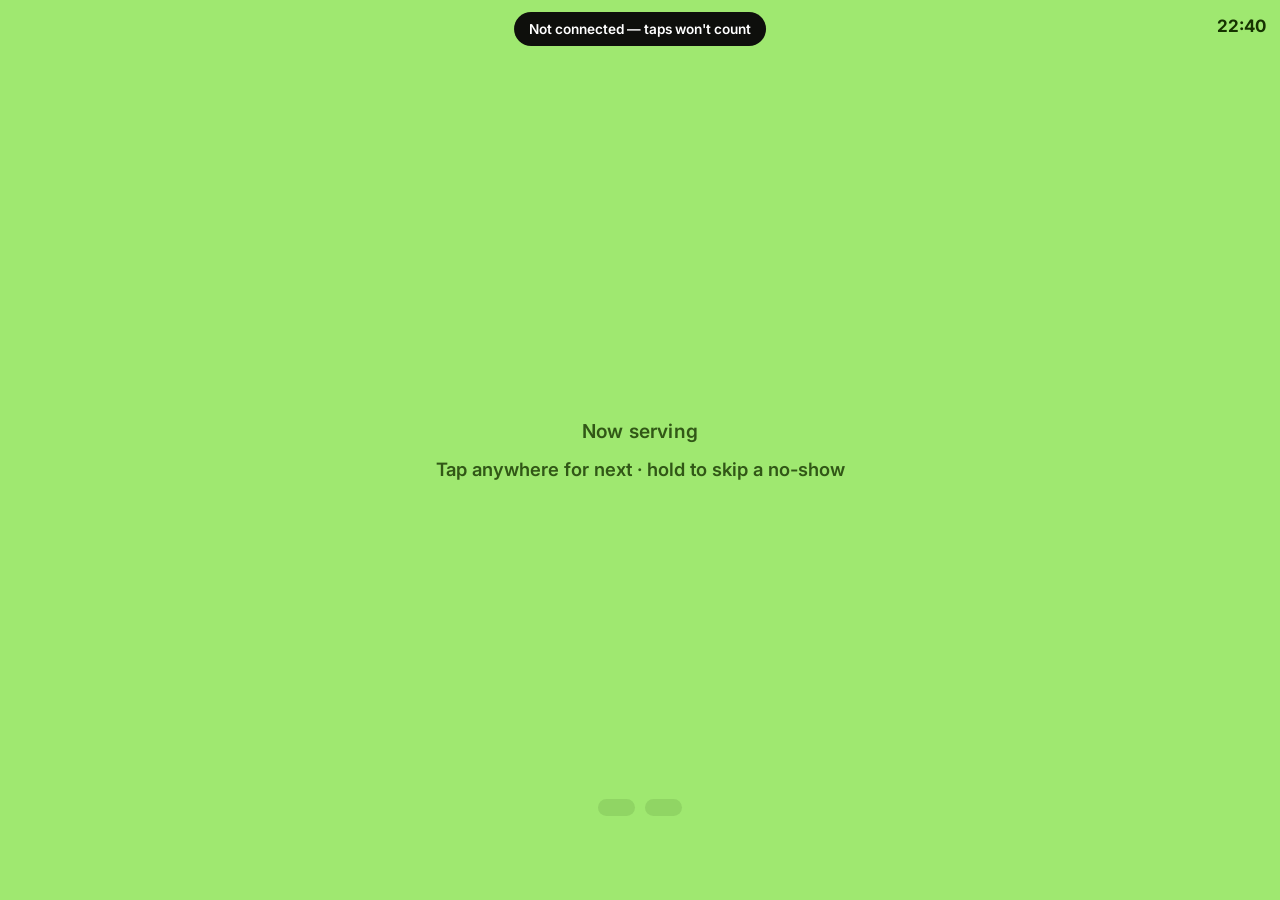
==== web/staff.html @ cf5967dd "Add LazyQ customer website and staff dashboard" ====
<!doctype html>
<html lang="en">
<head>
  <meta charset="utf-8">
  <meta name="viewport" content="width=device-width, initial-scale=1, maximum-scale=1, user-scalable=no">
  <meta name="mobile-web-app-capable" content="yes">
  <meta name="apple-mobile-web-app-capable" content="yes">
  <title>Staff — LazyQ</title>
  <link rel="preconnect" href="https://fonts.googleapis.com"><link rel="preconnect" href="https://fonts.gstatic.com" crossorigin>
  <link rel="stylesheet" href="https://fonts.googleapis.com/css2?family=Inter:wght@400;600;700;800;900&display=swap">
  <link rel="stylesheet" href="css/style.css">
</head>
<body>
  <!-- The whole screen is the "next" button -->
  <main class="staff" id="pad" aria-label="Tap anywhere to call the next customer">
    <div class="label">Now serving</div>
    <div class="huge" id="serving"></div>
    <div class="hint">Tap anywhere for next · hold to skip a no-show</div>
  </main>

  <!-- Top bar sits above the pad, so its buttons never count as a "next" tap -->
  <div class="staff-bar">
    <span id="waiting"></span>
    <span id="clock"></span>
  </div>

  <div class="undo-bar" id="undo-bar">
    <span id="undo-text"></span>
    <button id="undo">Undo</button>
  </div>

  <!-- Today at a glance -->
  <div class="staff-stats"><span id="st-served"></span><span id="st-avg"></span></div>

  <div class="offline-badge" id="offline" hidden>Not connected — taps won't count</div>

  <script src="js/config.js"></script>
  <script src="js/i18n.js"></script>
  <script src="js/api.js"></script>
  <script>
    const cfg = SQ_CONFIG;
    const $ = id => document.getElementById(id);
    const pad = $("pad");
    pad.style.setProperty("--hold", cfg.longPressMs + "ms");
    
    SQ.subscribe(s => {
      const sum = SQ.summary(s);
      $("serving").textContent = sum.nowServing || "–";
      $("waiting").textContent = `${sum.waitingCount} waiting`;
      $("st-served").textContent = `${s.servedCount || 0} served today`;
      $("st-avg").textContent = `~${Math.round(s.avgServiceSec)}s per customer`;
    });
    SQ.onStatus(on => { $("offline").hidden = on; });

    // ---------- next / no-show
    let lastAction = 0, undoTimer = null, busy = false;

    async function act(type) {
      const now = Date.now();
      if (busy || now - lastAction < cfg.lockoutMs) return;   // double-tap protection
      lastAction = now; busy = true;
      try {
        const res = await SQ.advance(type);
        if (!res.changed) return feedback(false, "Queue is empty");
        feedback(true);
        showUndo(type === "noshow" ? `Skipped · now serving ${res.now_serving}` : `Now serving ${res.now_serving}`);
      } catch {
        feedback(false, "Not sent — check connection");
      } finally { busy = false; }
    }

    function feedback(ok, message) {
      if (navigator.vibrate) navigator.vibrate(ok ? 40 : [20, 60, 20]);
      pad.classList.remove("flash"); void pad.offsetWidth; pad.classList.add("flash");
      if (message) showUndo(message, false);
    }

    function showUndo(text, canUndo = true) {
      $("undo-text").textContent = text;
      $("undo").hidden = !canUndo;
      $("undo-bar").classList.add("show");
      clearTimeout(undoTimer);
      undoTimer = setTimeout(() => $("undo-bar").classList.remove("show"), 5000);
    }
    $("undo").onclick = async () => {
      $("undo-bar").classList.remove("show");
      try { await SQ.undo(); } catch {}
      lastAction = 0;
    };

    // ---------- tap = next, hold = no-show
    let holdTimer = null, held = false, down = false;
    pad.addEventListener("pointerdown", () => {
      down = true; held = false;
      pad.classList.add("holding");
      holdTimer = setTimeout(() => { held = true; pad.classList.remove("holding"); act("noshow"); }, cfg.longPressMs);
    });
    pad.addEventListener("pointerup", () => {
      if (!down) return;
      down = false; clearTimeout(holdTimer); pad.classList.remove("holding");
      if (!held) act("next");
    });
    ["pointercancel", "pointerleave"].forEach(ev => pad.addEventListener(ev, () => {
      down = false; clearTimeout(holdTimer); pad.classList.remove("holding");
    }));
    pad.addEventListener("contextmenu", e => e.preventDefault());

    // ---------- presentation clicker / keyboard
    document.addEventListener("keydown", e => {
      if (e.repeat) return;
      if (["PageDown", "ArrowRight", "ArrowDown", "Enter", " "].includes(e.key)) { e.preventDefault(); act("next"); }
      else if (["PageUp", "ArrowLeft", "ArrowUp", "Backspace"].includes(e.key)) { e.preventDefault(); $("undo").click(); }
      else if (e.key === "s" || e.key === "S") act("noshow");
    });

    // ---------- clock
    const tickClock = () => $("clock").textContent = new Date().toLocaleTimeString("en-GB", { hour: "2-digit", minute: "2-digit" });
    tickClock(); setInterval(tickClock, 10000);

    // ---------- keep the screen awake
    async function stayAwake() { try { if ("wakeLock" in navigator) await navigator.wakeLock.request("screen"); } catch {} }
    stayAwake();
    document.addEventListener("visibilitychange", () => { if (document.visibilityState === "visible") stayAwake(); });
  </script>
</body>
</html>
---- web/css/style.css ----
/* LazyQ — styled in the spirit of Wise's design language
   (bright green + forest green, heavy Inter display type, pill buttons, flat rounded cards).
   Change the tokens below to rebrand. */
:root {
  --bg: #ffffff;
  --surface: #f2f5ef;       /* soft neutral panels */
  --mint: #e2f6d5;          /* light green surfaces */
  --green: #9fe870;         /* primary bright green */
  --green-hover: #cdffad;
  --forest: #163300;        /* text on green, dark panels */
  --ink: #0e0f0c;           /* body text */
  --muted: #454745;
  --faint: #868685;
  --line: rgba(14, 15, 12, .12);
  --yellow: #ffd11a;        /* "head back now" */
  --orange: #ffc091;
  --danger: #d03238;

  --r-sm: 16px; --r-md: 30px; --r-lg: 40px;
  --display: "Inter", Helvetica, Arial, sans-serif;
  --font: "Inter", Helvetica, Arial, sans-serif;
  --mono: ui-monospace, "SF Mono", Menlo, Consolas, monospace;
  --ease: cubic-bezier(.2, 0, 0, 1);
}
@media (prefers-color-scheme: dark) {
  :root {
    --bg: #0e0f0c; --surface: #1b1d18; --mint: #20301a; --ink: #f2f5ef; --muted: #c4c7c1; --faint: #8e918b;
    --line: rgba(242, 245, 239, .14);
  }
}

* { box-sizing: border-box; }
[hidden] { display: none !important; }   /* never let a component's display style un-hide it */
html, body { margin: 0; }
body {
  background: var(--bg); color: var(--ink); font: 400 1.0625rem/1.5 var(--font);
  -webkit-font-smoothing: antialiased; font-feature-settings: "calt";
}
a { color: inherit; }
.wrap { max-width: 1200px; margin: 0 auto; padding: 0 24px; }
@media (max-width: 576px) { .wrap { padding: 0 16px; } }
.muted { color: var(--muted); }
.mono { font-family: var(--mono); font-variant-numeric: tabular-nums; }
h1, h2, h3 { margin: 0; }
.display { font: 900 1em/.88 var(--display); letter-spacing: -.01em; }

/* ---------- buttons, pills, picker ---------- */
/* .primary = the default green button; .ghost = alias of .secondary */
.btn {
  display: inline-flex; align-items: center; justify-content: center; gap: .5em;
  padding: .8em 1.5em; border-radius: 9999px; border: 0; background: var(--green); color: var(--forest);
  font: 600 1rem var(--font); text-decoration: none; cursor: pointer;
  transition: transform .15s var(--ease), background .15s var(--ease);
}
.btn:hover { transform: scale(1.04); background: var(--green-hover); }
.btn:active { transform: scale(.96); }
.btn.secondary, .btn.ghost { background: rgba(22, 51, 0, .08); color: var(--ink); }
.btn.ghost:hover, .btn.secondary:hover { background: rgba(22, 51, 0, .14); }
.btn.dark { background: var(--forest); color: var(--green); }
.btn.small { padding: .55em 1.1em; font-size: .9rem; }
.btn:disabled { opacity: .65; cursor: default; transform: none; }
.btn:focus-visible, .lang:focus-visible, .lang-chip:focus-visible { outline: 3px solid var(--forest); outline-offset: 3px; }
@media (prefers-color-scheme: dark) { .btn.secondary, .btn.ghost { background: rgba(242, 245, 239, .1); } }

.pill {
  display: inline-block; padding: .35em .9em; border-radius: 9999px; font-weight: 600; font-size: .9rem;
  background: var(--mint); color: var(--forest);
}
.pill.warn { background: var(--forest); color: var(--yellow); }
.pill.go { background: var(--forest); color: var(--green); }
.pill.off { background: var(--surface); color: var(--muted); }
@media (prefers-color-scheme: dark) { .pill { color: var(--green); } }

.lang {
  appearance: none; -webkit-appearance: none; font: 600 .9rem var(--font); color: var(--ink);
  background: var(--surface) url("data:image/svg+xml,%3Csvg xmlns='http://www.w3.org/2000/svg' width='24' height='24' fill='none' stroke='%23454745' stroke-width='1.8'%3E%3Ccircle cx='12' cy='12' r='9'/%3E%3Cpath d='M3 12h18M12 3c3 3.5 3 14.5 0 18M12 3c-3 3.5-3 14.5 0 18'/%3E%3C/svg%3E") no-repeat 12px center / 18px;
  border: 0; border-radius: 9999px; padding: .6em 1.1em .6em 38px; cursor: pointer;
}
[dir="rtl"] .lang { background-position: calc(100% - 12px) center; padding: .6em 38px .6em 1.1em; }

.card { background: var(--surface); border-radius: var(--r-md); padding: 28px; }
.label { font-size: .8rem; font-weight: 600; color: var(--muted); letter-spacing: .01em; }
.huge { font: 900 clamp(5rem, 26vw, 11rem)/.88 var(--display); font-variant-numeric: tabular-nums; letter-spacing: -.02em; }
.huge.idle { font-size: clamp(2rem, 6vw, 3.4rem) !important; opacity: .55; margin: 18px 0; }
.offline-badge {
  position: fixed; top: 12px; left: 50%; transform: translateX(-50%); z-index: 50;
  background: var(--ink); color: var(--bg); padding: .5em 1.1em; border-radius: 9999px; font-weight: 600; font-size: .85rem;
}

/* ---------- landing ---------- */
.nav { display: flex; align-items: center; justify-content: space-between; gap: 12px; padding: 18px 0; }
.nav-right { display: flex; gap: 10px; align-items: center; }
.logo { display: inline-flex; align-items: center; gap: 8px; font: 800 1.3rem var(--font); letter-spacing: -.03em; text-decoration: none; }
.logo .mark {
  font-style: italic;
  width: 28px; height: 28px; border-radius: 50%; background: var(--green); display: inline-grid; place-items: center;
  color: var(--forest); font-size: .9rem; font-weight: 900;
}

.hero { padding: 40px 0 72px; display: grid; grid-template-columns: 1.25fr 1fr; gap: 48px; align-items: center; }
.hero h1 { font: 900 clamp(3.2rem, 8.5vw, 7rem)/.88 var(--display); letter-spacing: -.01em; margin-bottom: 26px; text-transform: uppercase; }
.hero h1 .hl { background: var(--green); color: var(--forest); padding: 0 .12em; border-radius: .12em; box-decoration-break: clone; -webkit-box-decoration-break: clone; }
.hero p { font-size: 1.25rem; max-width: 46ch; margin: 0 0 28px; }
.actions { display: flex; flex-wrap: wrap; gap: 12px; }

/* language chips, prominent on the front page */
.langs { margin-top: 30px; }
.langs .label { display: block; margin-bottom: 10px; }
.lang-row { display: flex; flex-wrap: wrap; gap: 8px; }
.lang-chip {
  border: 1px solid var(--line); background: var(--bg); color: var(--ink); border-radius: 9999px;
  padding: .45em 1em; font: 600 .95rem var(--font); cursor: pointer; transition: background .15s var(--ease);
}
.lang-chip:hover { background: var(--surface); }
.lang-chip[aria-pressed="true"] { background: var(--forest); color: var(--green); border-color: var(--forest); }

.hero-art {
  position: relative; background: var(--forest); border-radius: var(--r-lg); padding: 48px 28px;
  display: flex; justify-content: center; min-height: 440px; align-items: center; overflow: hidden;
}
.hero-art::before {
  content: ""; position: absolute; width: 360px; height: 360px; border-radius: 50%;
  background: var(--green); opacity: .18; right: -120px; top: -120px;
}
.hero-art .ticket-stub { width: min(290px, 80vw); transform: rotate(-3deg); }
.sticker {
  position: absolute; bottom: 26px; left: 22px; transform: rotate(-6deg);
  background: var(--green); color: var(--forest); font: 900 .95rem/1 var(--display); text-transform: uppercase;
  padding: .8em 1.1em; border-radius: 9999px;
}

.section { padding: 72px 0; }
.section.alt { background: var(--surface); }
.section h2 { font: 900 clamp(2.2rem, 5vw, 3.6rem)/.9 var(--display); text-transform: uppercase; margin-bottom: 32px; }
.grid3 { display: grid; gap: 16px; grid-template-columns: repeat(auto-fit, minmax(250px, 1fr)); }
.section.alt .card { background: var(--bg); }
.step-n {
  display: inline-grid; place-items: center; width: 44px; height: 44px; border-radius: 50%;
  background: var(--green); color: var(--forest); font: 900 1.2rem var(--display);
}
.card h3 { margin: 16px 0 6px; font-size: 1.4rem; font-weight: 600; letter-spacing: -.02em; }
.card p { margin: 0; }
.tag { font-size: .8rem; font-weight: 600; color: var(--forest); background: var(--green); padding: .25em .7em; border-radius: 9999px; display: inline-block; }
.footer { padding: 32px 0 48px; font-size: .9rem; }
@media (max-width: 900px) {
  .hero { grid-template-columns: 1fr; }
  .hero-art { min-height: 380px; }
}

/* ---------- the ticket (ticket page) ---------- */
.ticket-stub {
  --notch: 14px;
  position: relative; background: var(--bg); color: var(--ink); border-radius: var(--r-md);
  box-shadow: 0 0 0 1px var(--line), 0 8px 24px rgba(14, 15, 12, .08); text-align: center; overflow: hidden;
  transition: background .25s var(--ease), color .25s var(--ease);
}
.ticket-stub .top { padding: 26px 22px 22px; }
.ticket-stub .bottom { padding: 16px 22px 20px; border-top: 2px dashed var(--line); position: relative; }
.ticket-stub .bottom::before, .ticket-stub .bottom::after {
  content: ""; position: absolute; top: calc(var(--notch) * -1); width: calc(var(--notch) * 2); height: calc(var(--notch) * 2);
  background: var(--notch-bg, var(--bg)); border-radius: 50%;
}
.ticket-stub .bottom::before { left: calc(var(--notch) * -1); }
.ticket-stub .bottom::after { right: calc(var(--notch) * -1); }
.hero-art .ticket-stub { --notch-bg: var(--forest); }
.ticket-stub .brand { font-weight: 700; font-size: .95rem; }
.ticket-stub .huge { margin: 6px 0 14px; }

/* ---------- venue (counter) screen ---------- */
.venue { min-height: 100vh; display: grid; grid-template-columns: 1.3fr 1fr; }
.venue .left {
  display: flex; flex-direction: column; justify-content: center; padding: 6vw;
  background: var(--forest); color: #fff; position: relative; overflow: hidden;
}
.venue .left::after {
  content: ""; position: absolute; width: 50vw; height: 50vw; right: -22vw; bottom: -24vw; border-radius: 50%;
  background: var(--green); opacity: .12;
}
.venue .left .logo { color: #fff; }
.venue .left .label { color: rgba(255, 255, 255, .7); font-size: clamp(1rem, 1.6vw, 1.4rem); }
.venue .huge { font-size: clamp(8rem, 24vw, 22rem); color: var(--green); }
.venue .wait { font: 600 clamp(1.3rem, 2.3vw, 2rem)/1.2 var(--font); margin: 18px 0 0; letter-spacing: -.02em; }
.venue .right {
  display: flex; flex-direction: column; justify-content: center; align-items: center; padding: 4vw; text-align: center; background: var(--bg);
}
.scan-line { font: 900 clamp(2rem, 3.6vw, 3.2rem)/.9 var(--display); text-transform: uppercase; margin-bottom: 26px; }
.qr {
  background: #fff; padding: 18px; border-radius: var(--r-md); width: min(330px, 70vw); aspect-ratio: 1; display: block;
  box-shadow: 0 0 0 1px var(--line), 0 8px 24px rgba(14, 15, 12, .08);
}
.qr svg { width: 100%; height: 100%; display: block; }
.code-digits { font: 700 1.6rem var(--mono); letter-spacing: .25em; margin-top: 18px; }
.bar { height: 8px; width: min(330px, 70vw); background: var(--surface); border-radius: 99px; overflow: hidden; margin-top: 10px; }
.bar > i { display: block; height: 100%; background: var(--green); transition: width 1s linear; }
@media (max-width: 760px) { .venue { grid-template-columns: 1fr; } }

/* ---------- ticket page ---------- */
.phone { max-width: 460px; margin: 0 auto; padding: 16px 16px 44px; }
.phone-head { display: flex; justify-content: space-between; align-items: center; gap: 10px; margin-bottom: 22px; }
.stats { display: grid; grid-template-columns: 1fr 1fr; gap: 12px; margin: 16px 0 12px; }
.stat { background: var(--surface); border-radius: var(--r-sm); padding: 14px 16px; }
.stat b { display: block; font: 900 1.6rem/1.05 var(--display); margin-top: 6px; overflow-wrap: anywhere; }
.range { border-radius: var(--r-md); }
.range strong { font-weight: 900; color: var(--forest); background: var(--mint); padding: 0 .3em; border-radius: 6px; }
.stack > * + * { margin-top: 10px; }
.headline { font: 600 1.2rem/1.35 var(--font); letter-spacing: -.01em; margin: 14px 0 0; }

body.state-waiting .ticket-stub { background: var(--mint); --notch-bg: var(--bg); color: var(--forest); }
body.state-headback .ticket-stub { background: var(--yellow); color: var(--ink); }
body.state-next .ticket-stub { background: var(--green); color: var(--forest); }
body.state-called .ticket-stub { background: var(--forest); color: var(--green); }
body.state-waiting .ticket-stub .label, body.state-headback .ticket-stub .label,
body.state-next .ticket-stub .label, body.state-called .ticket-stub .label { color: inherit; opacity: .75; }
body.state-called .ticket-stub .pill { background: var(--green); color: var(--forest); }
body.state-called .ticket-stub { animation: pulse 1.2s var(--ease) infinite; }
@keyframes pulse { 50% { transform: scale(1.02); } }
@media (prefers-reduced-motion: reduce) { body.state-called .ticket-stub { animation: none; } }
@media (prefers-color-scheme: dark) {
  body.state-waiting .ticket-stub { color: var(--ink); }
  .range strong { color: var(--green); }
}

/* ---------- staff screen ---------- */
.staff {
  position: fixed; inset: 0; display: flex; flex-direction: column; align-items: center; justify-content: center;
  background: var(--green); color: var(--forest); user-select: none; -webkit-user-select: none;
  touch-action: manipulation; cursor: pointer; text-align: center; padding: 16px;
}
.staff .label { color: inherit; font-size: 1.2rem; opacity: .8; }
.staff .huge { font-size: clamp(9rem, 36vw, 24rem); }
.staff .hint { font-weight: 600; font-size: 1.15rem; opacity: .8; margin-top: 10px; }
.staff.flash { animation: flash .35s ease-out; }
@keyframes flash { from { filter: brightness(1.15) saturate(1.3); } }
.staff.holding { background: var(--forest); color: var(--green); transition: background var(--hold, .8s) linear, color var(--hold, .8s) linear; }
.staff-bar {
  position: fixed; top: 14px; left: 14px; right: 14px; display: flex; justify-content: space-between; align-items: center;
  gap: 10px; z-index: 3; color: var(--forest); font-weight: 700; pointer-events: none;
}
.staff-bar > * { pointer-events: auto; }
.undo-bar {
  position: fixed; left: 16px; right: 16px; bottom: 16px; display: none; align-items: center; justify-content: space-between;
  background: var(--forest); color: #fff; border-radius: var(--r-sm); padding: 12px 14px; font-weight: 600; z-index: 4;
}
.undo-bar.show { display: flex; }
.undo-bar button { background: var(--green); color: var(--forest); border: 0; border-radius: 9999px; padding: .6em 1.3em; font: 700 1rem var(--font); }


/* =====================================================================
   Wise-style additions
   ===================================================================== */

/* forest section (Wise's dark green bands with bright green headlines) */
.section.forest { background: var(--forest); color: #fff; }
.section.forest h2 { color: var(--green); }
.section.forest .card { background: rgba(255, 255, 255, .06); color: #fff; }
.section.forest .card .muted { color: rgba(255, 255, 255, .72); }
.section.forest .step-n { background: var(--green); color: var(--forest); }

/* live queue card on the front page (in the spirit of Wise's live rate calculator) */
.live-card {
  background: var(--bg); color: var(--ink); border-radius: var(--r-md); padding: 22px;
  width: min(380px, 100%); box-shadow: 0 0 0 1px var(--line), 0 16px 40px rgba(0, 0, 0, .18); position: relative; z-index: 1;
}
.live-head { display: flex; align-items: center; justify-content: space-between; gap: 8px; margin-bottom: 14px; }
.live-dot { display: inline-flex; align-items: center; gap: 8px; font-weight: 600; }
.live-dot::before {
  content: ""; width: 10px; height: 10px; border-radius: 50%; background: #2fbf4f;
  box-shadow: 0 0 0 0 rgba(47, 191, 79, .6); animation: ping 1.8s infinite;
}
@keyframes ping { 70% { box-shadow: 0 0 0 10px rgba(47, 191, 79, 0); } 100% { box-shadow: 0 0 0 0 rgba(47, 191, 79, 0); } }
.live-row {
  display: flex; justify-content: space-between; align-items: baseline; padding: 14px 16px; border-radius: var(--r-sm);
  border: 1px solid var(--line); margin-bottom: 8px;
}
.live-row b { font: 900 1.9rem/1 var(--display); font-variant-numeric: tabular-nums; }
.live-row.main { background: var(--surface); border-color: transparent; }
.live-row.main b { font-size: 3rem; }
.live-card .btn { width: 100%; margin-top: 8px; }
.live-note { font-size: .85rem; color: var(--muted); margin: 10px 2px 0; text-align: center; }

/* progress tracker on the ticket (in the spirit of Wise's transfer tracker) */
.tracker { list-style: none; margin: 18px 0 0; padding: 22px 22px 8px; background: var(--surface); border-radius: var(--r-md); }
.tracker li { position: relative; padding: 0 0 22px 40px; color: var(--faint); font-weight: 600; }
.tracker li::before {                /* the dot */
  content: ""; position: absolute; left: 0; top: 0; width: 22px; height: 22px; border-radius: 50%;
  border: 2px solid var(--line); background: var(--bg); box-sizing: border-box;
}
.tracker li::after {                 /* the line to the next dot */
  content: ""; position: absolute; left: 10px; top: 24px; bottom: 2px; width: 2px; background: var(--line);
}
.tracker li:last-child::after { display: none; }
.tracker li.done { color: var(--ink); }
.tracker li.done::before {
  background: var(--forest) url("data:image/svg+xml,%3Csvg xmlns='http://www.w3.org/2000/svg' viewBox='0 0 24 24' fill='none' stroke='%239fe870' stroke-width='3.5' stroke-linecap='round' stroke-linejoin='round'%3E%3Cpath d='M5 12.5l4.5 4.5L19 7.5'/%3E%3C/svg%3E") center / 14px no-repeat;
  border-color: var(--forest);
}
.tracker li.done::after { background: var(--forest); }
.tracker li.now { color: var(--ink); font-weight: 700; }
.tracker li.now::before { border: 6px solid var(--green); background: var(--forest); animation: ping-green 1.8s infinite; }
@keyframes ping-green { 0% { box-shadow: 0 0 0 0 rgba(159, 232, 112, .7); } 70% { box-shadow: 0 0 0 10px rgba(159, 232, 112, 0); } }
.tracker li small { display: block; font-weight: 400; color: var(--muted); margin-top: 2px; }
[dir="rtl"] .tracker li { padding: 0 40px 22px 0; }
[dir="rtl"] .tracker li::before { left: auto; right: 0; }
[dir="rtl"] .tracker li::after { left: auto; right: 10px; }
@media (prefers-color-scheme: dark) {
  .tracker li.done::before { background-color: var(--green); border-color: var(--green);
    background-image: url("data:image/svg+xml,%3Csvg xmlns='http://www.w3.org/2000/svg' viewBox='0 0 24 24' fill='none' stroke='%23163300' stroke-width='3.5' stroke-linecap='round' stroke-linejoin='round'%3E%3Cpath d='M5 12.5l4.5 4.5L19 7.5'/%3E%3C/svg%3E"); }
  .tracker li.done::after { background: var(--green); }
}
.eta-time { font: 900 1.6rem/1 var(--display); }

/* "Up next" strip on the counter screen */
.up-next { margin-top: 5vh; position: relative; z-index: 1; }
.up-next .label { margin-bottom: 12px; display: block; }
.up-next-row { display: flex; gap: 12px; flex-wrap: wrap; }
.up-next-row span {
  min-width: 92px; text-align: center; padding: .35em .7em; border-radius: var(--r-sm);
  background: rgba(255, 255, 255, .08); color: #fff; font: 900 clamp(1.8rem, 3.4vw, 3rem)/1.1 var(--display);
}
.up-next-row span:first-child { background: var(--green); color: var(--forest); }

/* staff stats */
.staff-stats { position: fixed; left: 14px; right: 14px; bottom: 84px; display: flex; justify-content: center; gap: 10px; z-index: 2; pointer-events: none; flex-wrap: wrap; }
.staff-stats span { background: rgba(22, 51, 0, .1); color: var(--forest); border-radius: 9999px; padding: .5em 1.1em; font-weight: 700; }

/* touch-ups */
.hero .live-note { font-size: .85rem; margin: 10px 2px 0; max-width: none; }
.hero-art .sticker { top: 20px; left: 20px; bottom: auto; z-index: 2; transform: rotate(-8deg); }
.eta-time { font-size: 1.35rem; }

/* example ticket shown on "My ticket" before the visitor has scanned */
.sample-note { display: flex; gap: 10px; align-items: flex-start; background: var(--surface); border-radius: var(--r-sm); padding: 12px 14px; margin-bottom: 12px; font-size: .92rem; }
.sample-note .pill { flex: none; background: var(--forest); color: var(--green); }
.ticket-stub.is-sample::after {
  content: attr(data-watermark); position: absolute; top: 18px; right: -34px; transform: rotate(35deg);
  background: var(--forest); color: var(--green); font: 900 .75rem var(--display); letter-spacing: .08em; text-transform: uppercase;
  padding: .35em 3em;
}
[dir="rtl"] .ticket-stub.is-sample::after { right: auto; left: -34px; transform: rotate(-35deg); }

/* logo: lazyQ with a green Q */
.logo .q { color: inherit; font-weight: 900; }
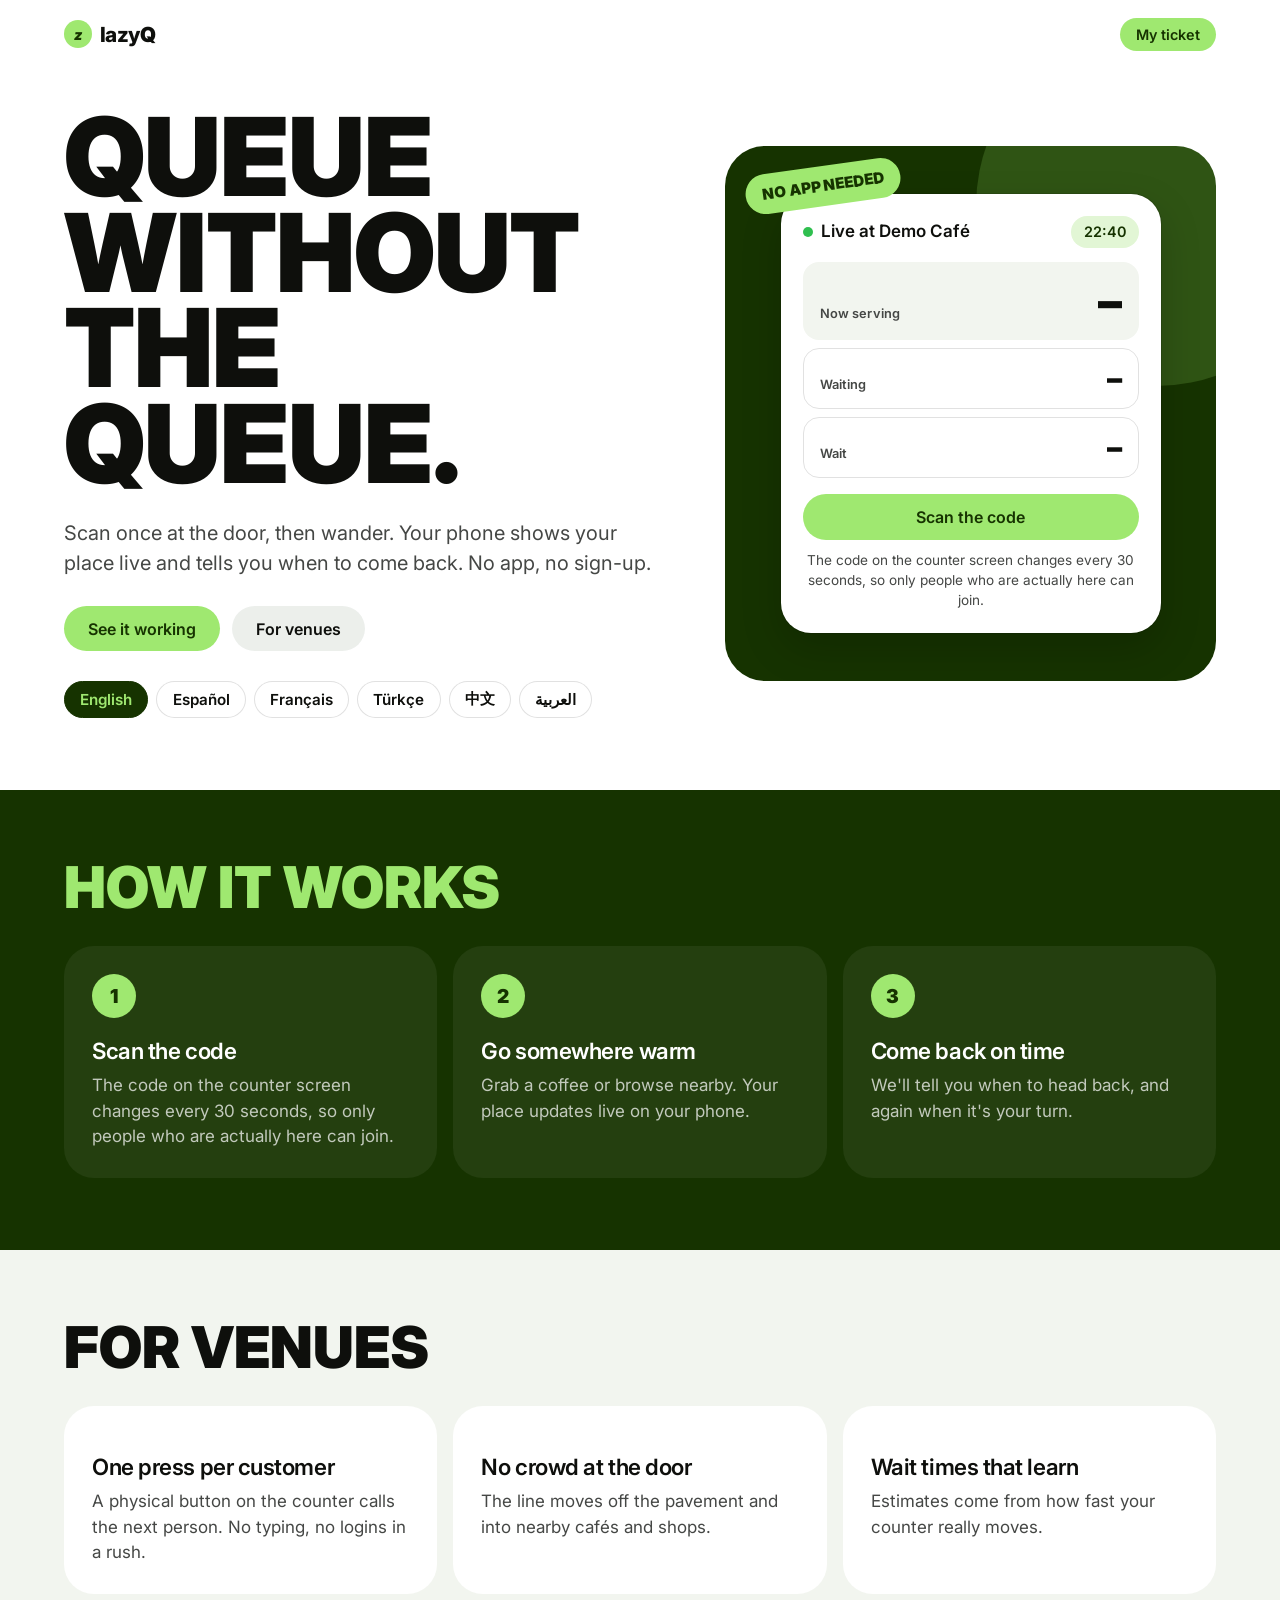
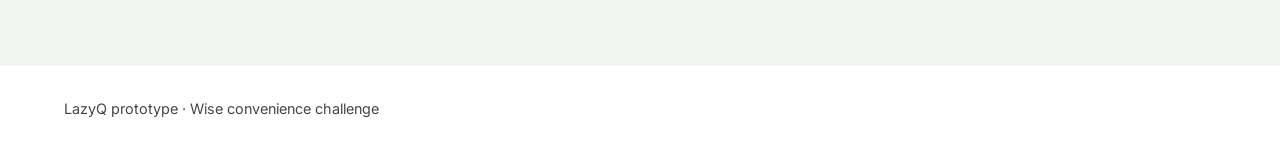
==== commit d6ea2861: "Update LazyQ backend and staff authentication" ====
--- a/web/staff.html
+++ b/web/staff.html
@@ -1,126 +1,342 @@
+
 <!doctype html>
 <html lang="en">
 <head>
   <meta charset="utf-8">
-  <meta name="viewport" content="width=device-width, initial-scale=1, maximum-scale=1, user-scalable=no">
+  <meta name="viewport" content="width=device-width, initial-scale=1">
   <meta name="mobile-web-app-capable" content="yes">
   <meta name="apple-mobile-web-app-capable" content="yes">
   <title>Staff — LazyQ</title>
-  <link rel="preconnect" href="https://fonts.googleapis.com"><link rel="preconnect" href="https://fonts.gstatic.com" crossorigin>
+
+  <link rel="preconnect" href="https://fonts.googleapis.com">
+  <link rel="preconnect" href="https://fonts.gstatic.com" crossorigin>
   <link rel="stylesheet" href="https://fonts.googleapis.com/css2?family=Inter:wght@400;600;700;800;900&display=swap">
   <link rel="stylesheet" href="css/style.css">
 </head>
+
 <body>
-  <!-- The whole screen is the "next" button -->
-  <main class="staff" id="pad" aria-label="Tap anywhere to call the next customer">
-    <div class="label">Now serving</div>
-    <div class="huge" id="serving"></div>
-    <div class="hint">Tap anywhere for next · hold to skip a no-show</div>
-  </main>
-
-  <!-- Top bar sits above the pad, so its buttons never count as a "next" tap -->
-  <div class="staff-bar">
-    <span id="waiting"></span>
-    <span id="clock"></span>
+  <!-- Staff dashboard, hidden until authenticated -->
+  <div id="staff-app" hidden>
+
+    <main class="staff" id="pad"
+          aria-label="Tap anywhere to call the next customer">
+      <div class="label">Now serving</div>
+      <div class="huge" id="serving"></div>
+      <div class="hint">
+        Tap anywhere for next · hold to skip a no-show
+      </div>
+    </main>
+
+    <div class="staff-bar">
+      <span id="waiting"></span>
+      <span id="clock"></span>
+    </div>
+
+    <div class="undo-bar" id="undo-bar">
+      <span id="undo-text"></span>
+      <button id="undo" type="button">Undo</button>
+    </div>
+
+    <div class="staff-stats">
+      <span id="st-served"></span>
+      <span id="st-avg"></span>
+    </div>
+
+    <div class="offline-badge" id="offline" hidden>
+      Not connected — taps won't count
+    </div>
+
   </div>
 
-  <div class="undo-bar" id="undo-bar">
-    <span id="undo-text"></span>
-    <button id="undo">Undo</button>
+  <!-- Login status -->
+  <div id="login-status" role="status"
+       style="padding: 24px; text-align: center;">
+    Checking staff access...
   </div>
-
-  <!-- Today at a glance -->
-  <div class="staff-stats"><span id="st-served"></span><span id="st-avg"></span></div>
-
-  <div class="offline-badge" id="offline" hidden>Not connected — taps won't count</div>
 
   <script src="js/config.js"></script>
   <script src="js/i18n.js"></script>
   <script src="js/api.js"></script>
+
   <script>
-    const cfg = SQ_CONFIG;
+    "use strict";
+
     const $ = id => document.getElementById(id);
-    const pad = $("pad");
-    pad.style.setProperty("--hold", cfg.longPressMs + "ms");
-    
-    SQ.subscribe(s => {
-      const sum = SQ.summary(s);
-      $("serving").textContent = sum.nowServing || "–";
-      $("waiting").textContent = `${sum.waitingCount} waiting`;
-      $("st-served").textContent = `${s.servedCount || 0} served today`;
-      $("st-avg").textContent = `~${Math.round(s.avgServiceSec)}s per customer`;
-    });
-    SQ.onStatus(on => { $("offline").hidden = on; });
-
-    // ---------- next / no-show
-    let lastAction = 0, undoTimer = null, busy = false;
-
-    async function act(type) {
-      const now = Date.now();
-      if (busy || now - lastAction < cfg.lockoutMs) return;   // double-tap protection
-      lastAction = now; busy = true;
-      try {
-        const res = await SQ.advance(type);
-        if (!res.changed) return feedback(false, "Queue is empty");
-        feedback(true);
-        showUndo(type === "noshow" ? `Skipped · now serving ${res.now_serving}` : `Now serving ${res.now_serving}`);
-      } catch {
-        feedback(false, "Not sent — check connection");
-      } finally { busy = false; }
+
+    // Never hardcode the real staff password in JavaScript.
+    SQ_CONFIG.staffKey = "";
+
+    async function staffLogin() {
+      let password = sessionStorage.getItem("lazyq_staff_key");
+
+      while (true) {
+        if (!password) {
+          password = prompt("Enter your LazyQ staff password:");
+
+          if (password === null) {
+            window.location.replace("index.html");
+            return false;
+          }
+
+          if (!password.trim()) {
+            password = null;
+            continue;
+          }
+        }
+
+        try {
+          const response = await fetch("/api/code", {
+            headers: {
+              "X-Staff-Key": password
+            },
+            cache: "no-store"
+          });
+
+          if (response.ok) {
+            sessionStorage.setItem("lazyq_staff_key", password);
+            SQ_CONFIG.staffKey = password;
+            return true;
+          }
+
+          if (response.status === 403) {
+            sessionStorage.removeItem("lazyq_staff_key");
+            password = null;
+            alert("Incorrect staff password. Please try again.");
+            continue;
+          }
+
+          alert("Could not verify staff access.");
+          return false;
+
+        } catch (error) {
+          alert("Cannot connect to the server.");
+          return false;
+        }
+      }
     }
 
-    function feedback(ok, message) {
-      if (navigator.vibrate) navigator.vibrate(ok ? 40 : [20, 60, 20]);
-      pad.classList.remove("flash"); void pad.offsetWidth; pad.classList.add("flash");
-      if (message) showUndo(message, false);
-    }
-
-    function showUndo(text, canUndo = true) {
-      $("undo-text").textContent = text;
-      $("undo").hidden = !canUndo;
-      $("undo-bar").classList.add("show");
-      clearTimeout(undoTimer);
-      undoTimer = setTimeout(() => $("undo-bar").classList.remove("show"), 5000);
-    }
-    $("undo").onclick = async () => {
-      $("undo-bar").classList.remove("show");
-      try { await SQ.undo(); } catch {}
-      lastAction = 0;
-    };
-
-    // ---------- tap = next, hold = no-show
-    let holdTimer = null, held = false, down = false;
-    pad.addEventListener("pointerdown", () => {
-      down = true; held = false;
-      pad.classList.add("holding");
-      holdTimer = setTimeout(() => { held = true; pad.classList.remove("holding"); act("noshow"); }, cfg.longPressMs);
-    });
-    pad.addEventListener("pointerup", () => {
-      if (!down) return;
-      down = false; clearTimeout(holdTimer); pad.classList.remove("holding");
-      if (!held) act("next");
-    });
-    ["pointercancel", "pointerleave"].forEach(ev => pad.addEventListener(ev, () => {
-      down = false; clearTimeout(holdTimer); pad.classList.remove("holding");
-    }));
-    pad.addEventListener("contextmenu", e => e.preventDefault());
-
-    // ---------- presentation clicker / keyboard
-    document.addEventListener("keydown", e => {
-      if (e.repeat) return;
-      if (["PageDown", "ArrowRight", "ArrowDown", "Enter", " "].includes(e.key)) { e.preventDefault(); act("next"); }
-      else if (["PageUp", "ArrowLeft", "ArrowUp", "Backspace"].includes(e.key)) { e.preventDefault(); $("undo").click(); }
-      else if (e.key === "s" || e.key === "S") act("noshow");
-    });
-
-    // ---------- clock
-    const tickClock = () => $("clock").textContent = new Date().toLocaleTimeString("en-GB", { hour: "2-digit", minute: "2-digit" });
-    tickClock(); setInterval(tickClock, 10000);
-
-    // ---------- keep the screen awake
-    async function stayAwake() { try { if ("wakeLock" in navigator) await navigator.wakeLock.request("screen"); } catch {} }
-    stayAwake();
-    document.addEventListener("visibilitychange", () => { if (document.visibilityState === "visible") stayAwake(); });
+    async function initializeStaffDashboard() {
+      const authenticated = await staffLogin();
+
+      if (!authenticated) {
+        $("login-status").textContent =
+          "Staff access unavailable. Refresh to try again.";
+        return;
+      }
+
+      $("login-status").hidden = true;
+      $("staff-app").hidden = false;
+
+      const cfg = SQ_CONFIG;
+      const pad = $("pad");
+
+      pad.style.setProperty(
+        "--hold",
+        cfg.longPressMs + "ms"
+      );
+
+      // ---------- Live queue state
+      SQ.subscribe(s => {
+        const sum = SQ.summary(s);
+
+        $("serving").textContent = sum.nowServing || "–";
+        $("waiting").textContent =
+          `${sum.waitingCount} waiting`;
+
+        $("st-served").textContent =
+          `${s.servedCount || 0} served today`;
+
+        $("st-avg").textContent =
+          `~${Math.round(s.avgServiceSec)}s per customer`;
+      });
+
+      SQ.onStatus(online => {
+        $("offline").hidden = online;
+      });
+
+      // ---------- Next / no-show
+      let lastAction = 0;
+      let undoTimer = null;
+      let busy = false;
+
+      async function act(type) {
+        const now = Date.now();
+
+        if (busy || now - lastAction < cfg.lockoutMs) {
+          return;
+        }
+
+        lastAction = now;
+        busy = true;
+
+        try {
+          const res = await SQ.advance(type);
+
+          if (!res.changed) {
+            feedback(false, "Queue is empty");
+            return;
+          }
+
+          feedback(true);
+
+          showUndo(
+            type === "noshow"
+              ? `Skipped · now serving ${res.now_serving}`
+              : `Now serving ${res.now_serving}`
+          );
+
+        } catch (error) {
+          feedback(false, "Not sent — check connection");
+
+        } finally {
+          busy = false;
+        }
+      }
+
+      function feedback(ok, message) {
+        if (navigator.vibrate) {
+          navigator.vibrate(
+            ok ? 40 : [20, 60, 20]
+          );
+        }
+
+        pad.classList.remove("flash");
+        void pad.offsetWidth;
+        pad.classList.add("flash");
+
+        if (message) {
+          showUndo(message, false);
+        }
+      }
+
+      function showUndo(message, canUndo = true) {
+        $("undo-text").textContent = message;
+        $("undo").hidden = !canUndo;
+        $("undo-bar").classList.add("show");
+
+        clearTimeout(undoTimer);
+
+        undoTimer = setTimeout(() => {
+          $("undo-bar").classList.remove("show");
+        }, 5000);
+      }
+
+      $("undo").addEventListener("click", async () => {
+        $("undo-bar").classList.remove("show");
+
+        try {
+          await SQ.undo();
+        } catch (error) {
+          console.error("Undo failed:", error);
+        }
+
+        lastAction = 0;
+      });
+
+      // ---------- Tap = next, hold = no-show
+      let holdTimer = null;
+      let held = false;
+      let down = false;
+
+      pad.addEventListener("pointerdown", () => {
+        down = true;
+        held = false;
+
+        pad.classList.add("holding");
+
+        holdTimer = setTimeout(() => {
+          held = true;
+          pad.classList.remove("holding");
+          act("noshow");
+        }, cfg.longPressMs);
+      });
+
+      pad.addEventListener("pointerup", () => {
+        if (!down) return;
+
+        down = false;
+
+        clearTimeout(holdTimer);
+        pad.classList.remove("holding");
+
+        if (!held) {
+          act("next");
+        }
+      });
+
+      ["pointercancel", "pointerleave"].forEach(eventName => {
+        pad.addEventListener(eventName, () => {
+          down = false;
+          clearTimeout(holdTimer);
+          pad.classList.remove("holding");
+        });
+      });
+
+      pad.addEventListener("contextmenu", event => {
+        event.preventDefault();
+      });
+
+      // ---------- Keyboard controls
+      document.addEventListener("keydown", event => {
+        if (event.repeat) return;
+
+        const nextKeys = [
+          "PageDown", "ArrowRight",
+          "ArrowDown", "Enter", " "
+        ];
+
+        const undoKeys = [
+          "PageUp", "ArrowLeft",
+          "ArrowUp", "Backspace"
+        ];
+
+        if (nextKeys.includes(event.key)) {
+          event.preventDefault();
+          act("next");
+
+        } else if (undoKeys.includes(event.key)) {
+          event.preventDefault();
+          $("undo").click();
+
+        } else if (event.key.toLowerCase() === "s") {
+          act("noshow");
+        }
+      });
+
+      // ---------- Clock
+      function tickClock() {
+        $("clock").textContent =
+          new Date().toLocaleTimeString("en-GB", {
+            hour: "2-digit",
+            minute: "2-digit"
+          });
+      }
+
+      tickClock();
+      setInterval(tickClock, 10000);
+
+      // ---------- Keep screen awake
+      async function stayAwake() {
+        try {
+          if ("wakeLock" in navigator) {
+            await navigator.wakeLock.request("screen");
+          }
+        } catch (error) {
+          // Wake lock may not be available on every device.
+        }
+      }
+
+      stayAwake();
+
+      document.addEventListener("visibilitychange", () => {
+        if (document.visibilityState === "visible") {
+          stayAwake();
+        }
+      });
+
+    } // End initializeStaffDashboard
+
+    initializeStaffDashboard();
   </script>
 </body>
 </html>
